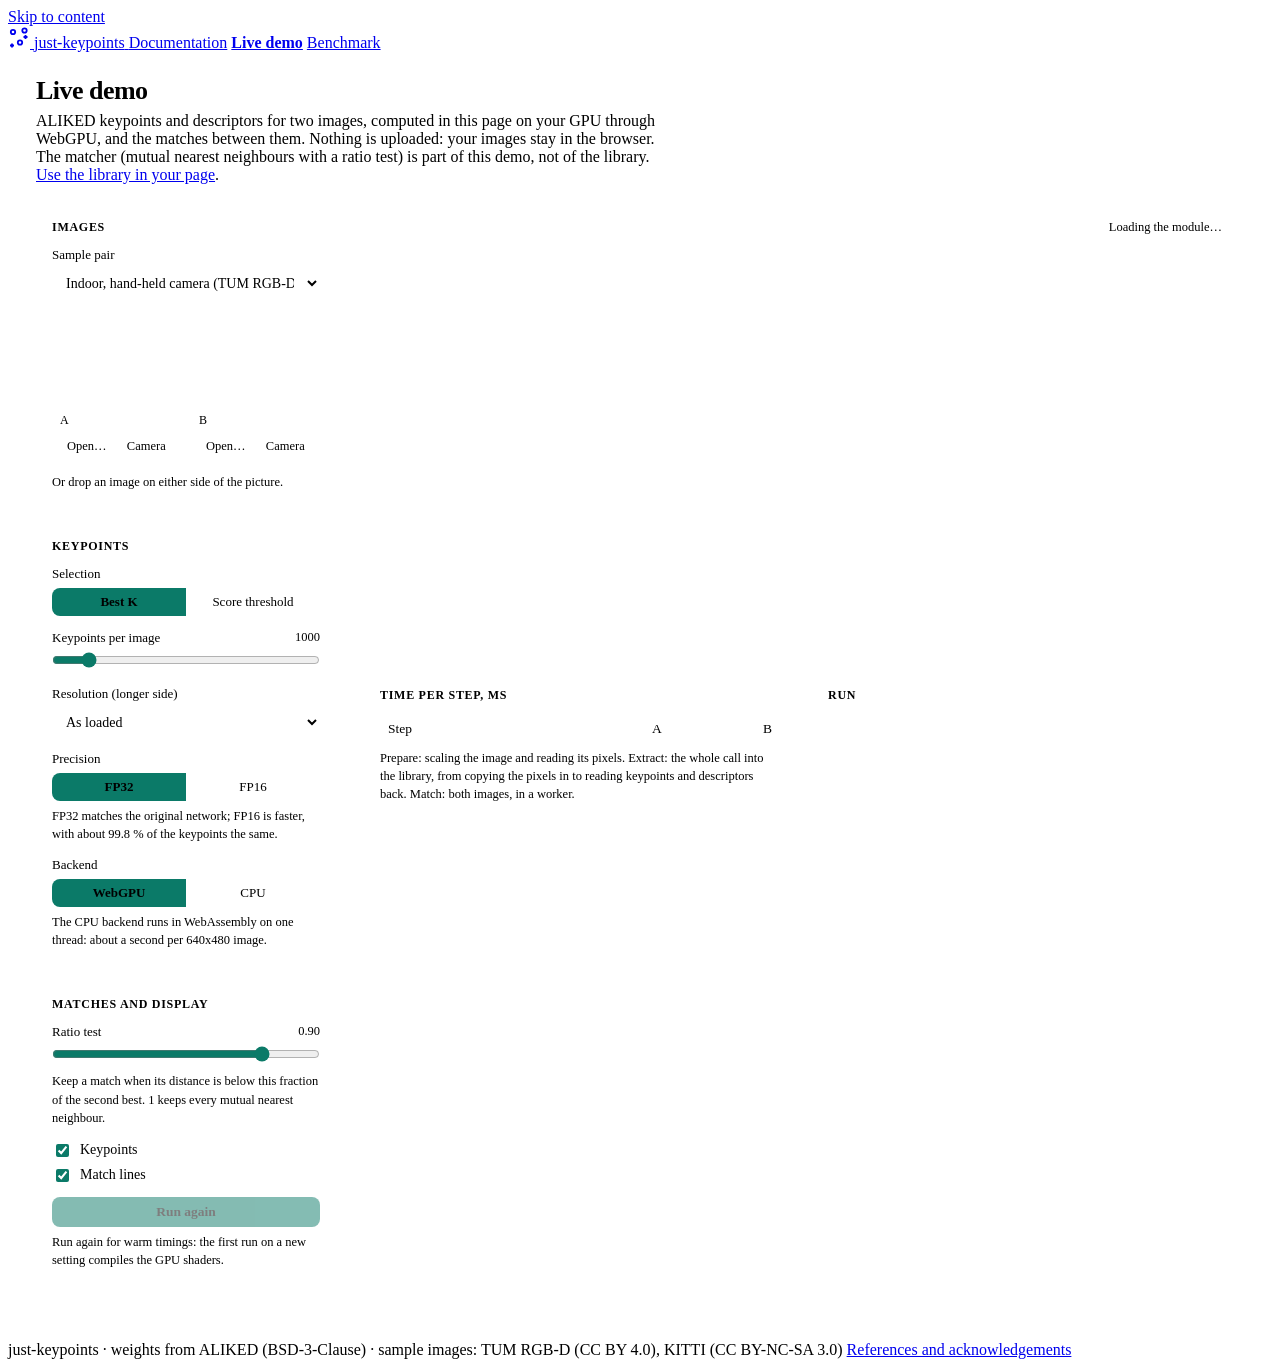
==== docs/_extra/demo/index.html @ a27e04f6 "M7: documentation site with live demo and benchmark page, Cloudflare Pages deploy - docs/: Sphinx + " ====
<!doctype html>
<html lang="en">
<head>
<meta charset="utf-8">
<meta name="viewport" content="width=device-width, initial-scale=1">
<meta name="color-scheme" content="light dark">
<title>Live demo · just-keypoints</title>
<meta name="description" content="ALIKED keypoints, descriptors and matches computed in your browser on WebGPU.">
<link rel="preconnect" href="https://fonts.googleapis.com">
<link rel="preconnect" href="https://fonts.gstatic.com" crossorigin>
<link rel="stylesheet" href="https://fonts.googleapis.com/css2?family=Inter:wght@400;500;600;700&amp;family=IBM+Plex+Mono:wght@400;500&amp;display=swap">
<link rel="stylesheet" href="../_static/jkp.css">
<link rel="stylesheet" href="../app.css">
<link rel="modulepreload" href="../lib/jkp.js">
<link rel="modulepreload" href="../lib/jkp_wasm.js">
</head>
<body>
<a class="jk-skip" href="#content">Skip to content</a>
<header class="jk-top">
  <div class="jk-top-in">
    <a class="jk-brand" href="../index.html">
      <svg width="22" height="22" viewBox="0 0 22 22" aria-hidden="true" fill="none" stroke="currentColor" stroke-width="1.8"><circle cx="5" cy="6" r="2.2"></circle><circle cx="16.5" cy="4.5" r="2.2"></circle><circle cx="12" cy="16.5" r="2.2"></circle><path d="M2 19.5h4M4 17.5v4M15.5 11h4M17.5 9v4"></path></svg>
      <span>just-keypoints</span>
    </a>
    <span class="jk-grow"></span>
    <a class="jk-toplink" href="../index.html">Documentation</a>
    <a class="jk-toplink" href="../demo/index.html" aria-current="page"><strong>Live demo</strong></a>
    <a class="jk-toplink" href="../bench/index.html">Benchmark</a>
  </div>
</header>

<main class="app" id="content">
  <h1>Live demo</h1>
  <p class="lede">ALIKED keypoints and descriptors for two images, computed in this page on your GPU through WebGPU,
  and the matches between them. Nothing is uploaded: your images stay in the browser.
  The matcher (mutual nearest neighbours with a ratio test) is part of this demo, not of the library.
  <a href="../browser.html">Use the library in your page</a>.</p>

  <div class="banner warn" id="banner" hidden></div>

  <div class="layout">
    <div>
      <section class="panel" aria-labelledby="h-images">
        <h2 id="h-images">Images</h2>
        <div class="field">
          <label for="pair">Sample pair</label>
          <select id="pair">
            <option value="tum">Indoor, hand-held camera (TUM RGB-D)</option>
            <option value="kitti">Street, car-mounted camera (KITTI)</option>
            <option value="custom" hidden>Your images</option>
          </select>
        </div>
        <div class="slots">
          <div class="slot" data-slot="0">
            <canvas class="thumb" width="240" height="180" aria-hidden="true"></canvas>
            <div class="name">A</div>
            <div class="row"><button type="button" data-act="file">Open…</button><button type="button" data-act="camera">Camera</button></div>
          </div>
          <div class="slot" data-slot="1">
            <canvas class="thumb" width="240" height="180" aria-hidden="true"></canvas>
            <div class="name">B</div>
            <div class="row"><button type="button" data-act="file">Open…</button><button type="button" data-act="camera">Camera</button></div>
          </div>
        </div>
        <input type="file" id="file" accept="image/*" hidden>
        <p class="hint">Or drop an image on either side of the picture.</p>
      </section>

      <section class="panel" aria-labelledby="h-kp">
        <h2 id="h-kp">Keypoints</h2>
        <div class="field">
          <span class="label">Selection</span>
          <div class="seg" role="radiogroup" aria-label="Selection">
            <label><input type="radio" name="mode" value="topk" checked>Best K</label>
            <label><input type="radio" name="mode" value="threshold">Score threshold</label>
          </div>
        </div>
        <div class="field" id="f-topk">
          <label for="topk">Keypoints per image <output id="topk-v">1000</output></label>
          <input type="range" id="topk" min="100" max="8000" step="100" value="1000">
        </div>
        <div class="field" id="f-th" hidden>
          <label for="th">Score threshold <output id="th-v">0.20</output></label>
          <input type="range" id="th" min="0.01" max="0.9" step="0.01" value="0.2">
          <label for="cap" style="margin-top:10px">At most <output id="cap-v">5000</output></label>
          <input type="range" id="cap" min="500" max="20000" step="500" value="5000">
        </div>
        <div class="field">
          <label for="res">Resolution (longer side)</label>
          <select id="res">
            <option value="0">As loaded</option>
            <option value="1920">1920 px</option>
            <option value="1280">1280 px</option>
            <option value="1024">1024 px</option>
            <option value="640">640 px</option>
            <option value="480">480 px</option>
          </select>
        </div>
        <div class="field">
          <span class="label">Precision</span>
          <div class="seg" role="radiogroup" aria-label="Precision">
            <label><input type="radio" name="prec" value="fp32" checked>FP32</label>
            <label><input type="radio" name="prec" value="fp16">FP16</label>
          </div>
          <p class="hint" id="prec-hint">FP32 matches the original network; FP16 is faster, with about 99.8 % of the keypoints the same.</p>
        </div>
        <div class="field">
          <span class="label">Backend</span>
          <div class="seg" role="radiogroup" aria-label="Backend">
            <label><input type="radio" name="backend" value="webgpu" checked>WebGPU</label>
            <label><input type="radio" name="backend" value="cpu">CPU</label>
          </div>
          <p class="hint" id="backend-hint">The CPU backend runs in WebAssembly on one thread: about a second per 640x480 image.</p>
        </div>
      </section>

      <section class="panel" aria-labelledby="h-match">
        <h2 id="h-match">Matches and display</h2>
        <div class="field">
          <label for="ratio">Ratio test <output id="ratio-v">0.90</output></label>
          <input type="range" id="ratio" min="0.5" max="1" step="0.01" value="0.9">
          <p class="hint">Keep a match when its distance is below this fraction of the second best. 1 keeps every mutual nearest neighbour.</p>
        </div>
        <label class="check"><input type="checkbox" id="show-kp" checked>Keypoints</label>
        <label class="check"><input type="checkbox" id="show-m" checked>Match lines</label>
        <div class="row" style="margin-top:12px"><button type="button" class="primary" id="run" disabled>Run again</button></div>
        <p class="hint">Run again for warm timings: the first run on a new setting compiles the GPU shaders.</p>
      </section>
    </div>

    <div>
      <div class="stage" id="stage">
        <canvas id="view" aria-label="The two images with keypoints and match lines"></canvas>
        <div class="busy" id="busy">Loading the module…</div>
      </div>
      <div class="legend" id="legend"></div>

      <div class="stats">
        <section class="panel" aria-labelledby="h-time">
          <h2 id="h-time">Time per step, ms</h2>
          <table class="t" id="times">
            <thead><tr><th>Step</th><th>A</th><th>B</th></tr></thead>
            <tbody></tbody>
          </table>
          <p class="hint">Prepare: scaling the image and reading its pixels. Extract: the whole call into the library,
          from copying the pixels in to reading keypoints and descriptors back. Match: both images, in a worker.</p>
        </section>
        <section class="panel" aria-labelledby="h-dev">
          <h2 id="h-dev">Run</h2>
          <dl class="kv" id="device"></dl>
        </section>
      </div>
    </div>
  </div>
</main>

<div class="camera" id="camera" hidden>
  <div class="box">
    <video id="video" playsinline muted></video>
    <div class="row"><button type="button" class="primary" id="cam-take">Take picture</button><button type="button" id="cam-cancel">Cancel</button></div>
  </div>
</div>

<footer class="jk-foot">
  <div class="jk-foot-in">
    <span>just-keypoints · weights from ALIKED (BSD-3-Clause) · sample images: TUM RGB-D (CC BY 4.0), KITTI (CC BY-NC-SA 3.0)</span>
    <a href="../references.html">References and acknowledgements</a>
  </div>
</footer>
<script type="module" src="demo.js"></script>
</body>
</html>
---- docs/_extra/app.css ----
/* The demo and benchmark pages, on top of the documentation's stylesheet (_static/jkp.css): its colours, type
   and top bar, with a wide layout of controls and results. */

:root { --accent: #0b7a68; --ok: #1a7f37; --bad: #b42318; }
@media (prefers-color-scheme: dark) { :root { --accent: #4fd1b5; --ok: #4ac26b; --bad: #ff7b72; } }

.app { max-width: 1280px; margin: 0 auto; padding: 24px 28px 56px; }
.app h1 { font-size: 26px; font-weight: 700; letter-spacing: -0.02em; margin: 0 0 6px; color: var(--text); }
.app .lede { color: var(--body); margin: 0 0 20px; max-width: 80ch; }
.app .lede a { white-space: nowrap; }

.banner { border-radius: 10px; padding: 12px 16px; margin: 0 0 20px; font-size: 14px; background: var(--tint); color: var(--note-text); }
.banner.warn { background: var(--warn-bg); color: var(--warn-text); }
.banner[hidden] { display: none; }

.layout { display: grid; grid-template-columns: 300px minmax(0, 1fr); gap: 28px; align-items: start; }
@media (max-width: 900px) { .layout { grid-template-columns: minmax(0, 1fr); } }

.panel { border: 1px solid var(--line); border-radius: 12px; padding: 16px; background: var(--page); }
.panel + .panel { margin-top: 16px; }
.panel h2 { font-size: 12px; font-weight: 600; letter-spacing: 0.06em; text-transform: uppercase; color: var(--muted); margin: 0 0 12px; }
.field { margin: 0 0 14px; }
.field:last-child { margin-bottom: 0; }
.field > label, .field > .label { display: flex; justify-content: space-between; gap: 8px; font-size: 13px; font-weight: 500; color: var(--text); margin-bottom: 6px; }
.field output, .field .value { font-family: var(--mono); font-size: 12.5px; color: var(--muted); font-weight: 400; }
.hint { font-size: 12.5px; color: var(--muted); margin: 6px 0 0; line-height: 1.45; }

select, input[type="number"] {
  font: inherit; font-size: 14px; width: 100%; box-sizing: border-box; padding: 6px 10px;
  border: 1px solid var(--field); border-radius: 8px; background: var(--soft); color: var(--text);
}
input[type="range"] { width: 100%; accent-color: var(--accent); margin: 0; }
input[type="checkbox"] { accent-color: var(--accent); }
.check { display: flex; align-items: center; gap: 8px; font-size: 14px; color: var(--text); margin: 0 0 6px; }
.field > label.check { justify-content: flex-start; font-weight: 400; font-size: 14px; }

.seg { display: flex; border: 1px solid var(--field); border-radius: 8px; overflow: hidden; }
.seg label { flex: 1; text-align: center; font-size: 13px; padding: 6px 4px; cursor: pointer; color: var(--body); background: var(--soft); border-left: 1px solid var(--field); }
.seg label:first-child { border-left: 0; }
.seg input { position: absolute; opacity: 0; pointer-events: none; }
.seg label:has(input:checked) { background: var(--accent); color: var(--on-accent); font-weight: 600; }
.seg label:has(input:disabled) { opacity: 0.45; cursor: not-allowed; }
.seg label:has(input:focus-visible) { outline: 2px solid var(--accent); outline-offset: -2px; }

button {
  font: inherit; font-size: 13.5px; font-weight: 500; padding: 7px 12px; border-radius: 8px; cursor: pointer;
  border: 1px solid var(--field); background: var(--page); color: var(--text);
}
button:hover:not(:disabled) { border-color: var(--muted); }
button:disabled { opacity: 0.5; cursor: not-allowed; }
button.primary { background: var(--accent); color: var(--on-accent); border-color: var(--accent); font-weight: 600; }
button.primary:hover:not(:disabled) { filter: brightness(1.08); }
.row { display: flex; gap: 8px; flex-wrap: wrap; }
.row > * { flex: 1 1 auto; }

.slots { display: grid; grid-template-columns: minmax(0, 1fr) minmax(0, 1fr); gap: 10px; }
.slot { border: 1px solid var(--line); border-radius: 10px; padding: 8px; }
.slot .thumb { display: block; width: 100%; aspect-ratio: 4 / 3; border-radius: 6px; background: var(--soft); margin-bottom: 8px; }
.slot .name { font-size: 12px; color: var(--muted); margin-bottom: 6px; white-space: nowrap; overflow: hidden; text-overflow: ellipsis; }
.slot .row { gap: 6px; }
.slot .row button { flex: 1 1 0; min-width: 0; padding: 5px 4px; font-size: 12.5px; }

.stage { position: relative; border: 1px solid var(--line); border-radius: 12px; background: var(--soft); overflow: hidden; min-height: 240px; }
.stage canvas { display: block; width: 100%; height: auto; }
.stage .busy { position: absolute; top: 12px; right: 12px; font-size: 12.5px; padding: 4px 10px; border-radius: 999px; background: var(--page); color: var(--muted); border: 1px solid var(--line); }
.stage .busy[hidden] { display: none; }
.legend { display: flex; flex-wrap: wrap; gap: 6px 18px; font-size: 13px; color: var(--muted); margin: 10px 2px 0; }
.legend b { color: var(--text); font-weight: 600; font-variant-numeric: tabular-nums; }

.stats { margin-top: 18px; display: grid; grid-template-columns: repeat(auto-fit, minmax(min(100%, 280px), 1fr)); gap: 16px; }
.stats .panel + .panel { margin-top: 0; }
table.t { border-collapse: collapse; width: 100%; font-size: 13.5px; font-variant-numeric: tabular-nums; }
table.t th, table.t td { text-align: right; padding: 6px 8px; border-bottom: 1px solid var(--line-soft); white-space: nowrap; }
table.t th:first-child, table.t td:first-child { text-align: left; }
table.t th { color: var(--muted); font-weight: 500; border-bottom: 1px solid var(--line); }
table.t td:first-child { white-space: normal; }
table.t tr.total td { font-weight: 600; color: var(--text); border-bottom: 0; }
dl.kv { display: grid; grid-template-columns: auto 1fr; gap: 6px 14px; margin: 0; font-size: 13.5px; }
dl.kv dt { color: var(--muted); }
dl.kv dd { margin: 0; color: var(--text); overflow-wrap: anywhere; }

.camera { position: fixed; inset: 0; background: rgba(0, 0, 0, 0.72); display: grid; place-items: center; z-index: 20; }
.camera[hidden] { display: none; }
.camera .box { background: var(--page); border-radius: 14px; padding: 14px; width: min(720px, 92vw); }
.camera video { width: 100%; border-radius: 8px; background: #000; display: block; margin-bottom: 12px; }

.ok { color: var(--ok); } .bad { color: var(--bad); }
.mono { font-family: var(--mono); font-size: 12.5px; }
pre.out { font-family: var(--mono); font-size: 12.5px; background: var(--code-bg); border: 1px solid var(--line); border-radius: 10px; padding: 12px 14px; overflow-x: auto; color: var(--text); }

@media (max-width: 760px) { .app { padding: 16px 18px 40px; } }
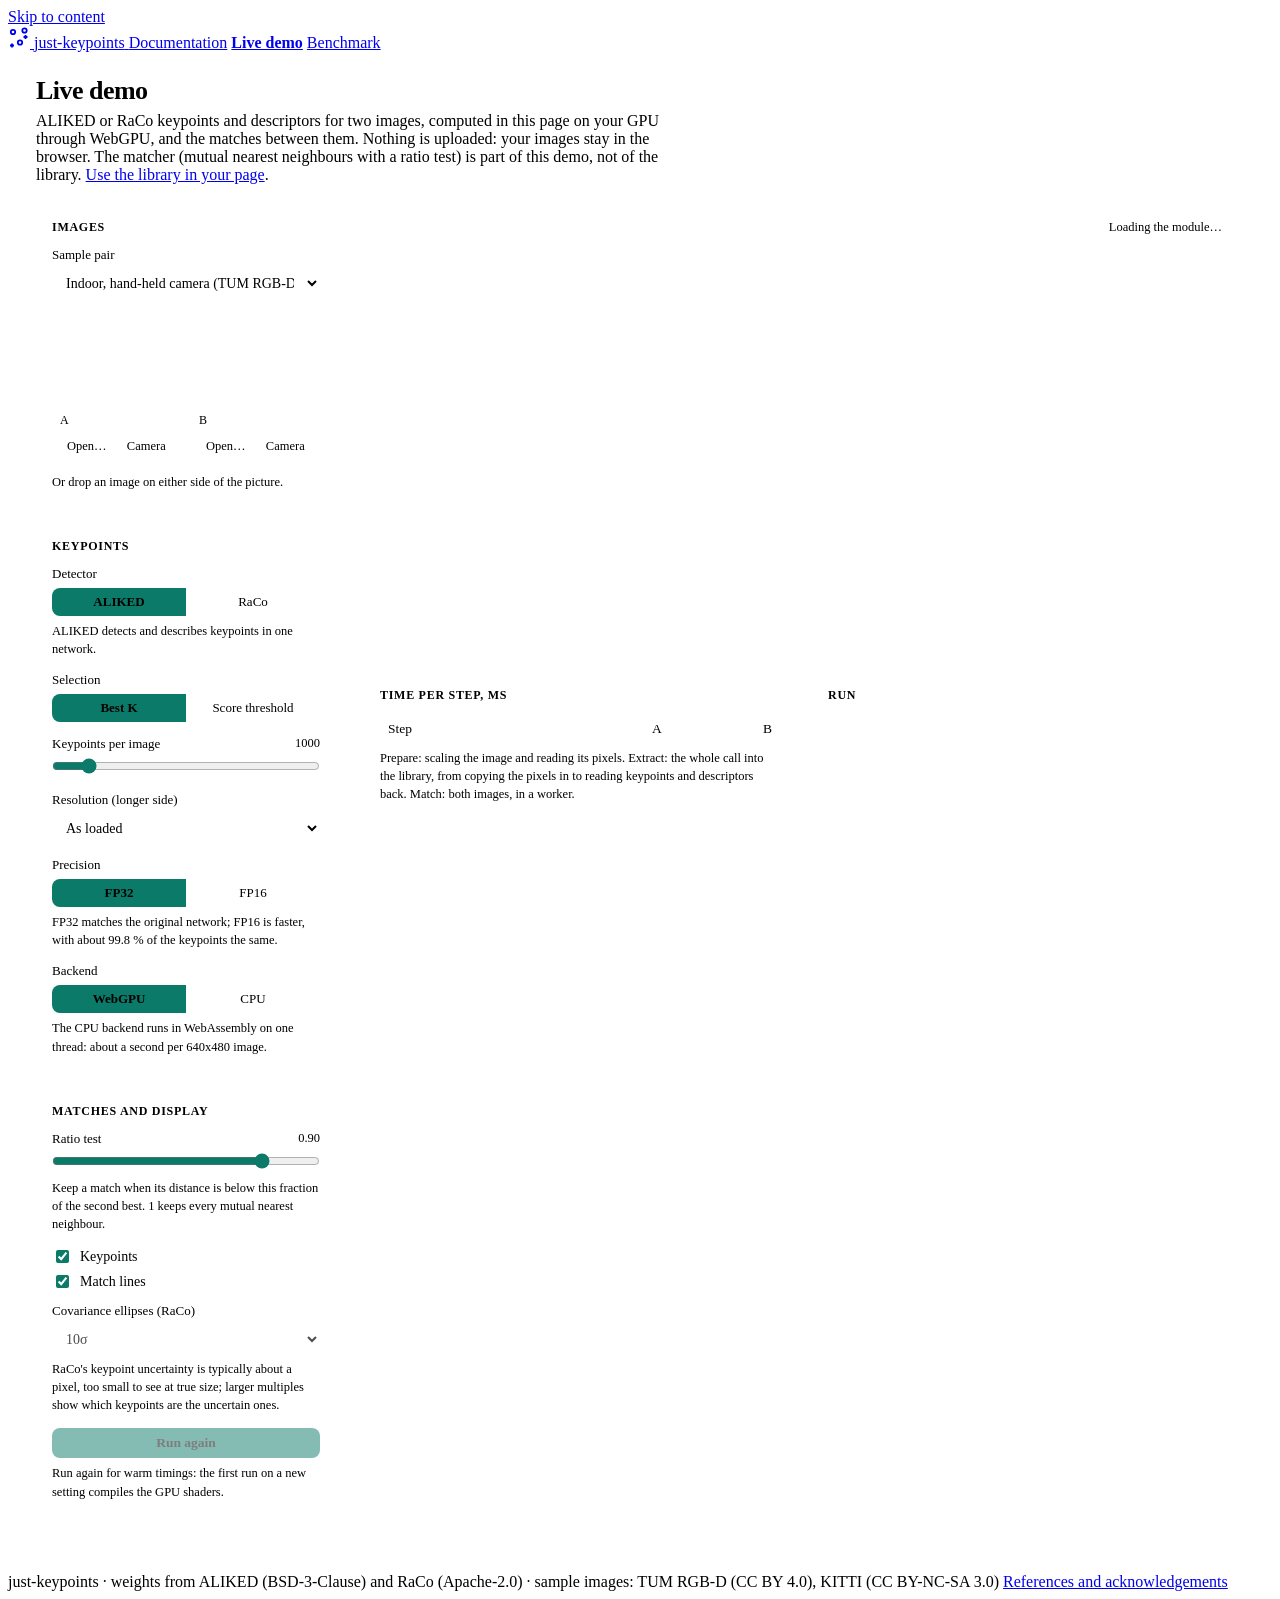
==== commit ac080ca5: "R6: RaCo on the WebGPU backend, in the browser and in the demo WGSL kernels for the three RaCo opera" ====
--- a/docs/_extra/demo/index.html
+++ b/docs/_extra/demo/index.html
@@ -5,7 +5,7 @@
 <meta name="viewport" content="width=device-width, initial-scale=1">
 <meta name="color-scheme" content="light dark">
 <title>Live demo · just-keypoints</title>
-<meta name="description" content="ALIKED keypoints, descriptors and matches computed in your browser on WebGPU.">
+<meta name="description" content="ALIKED or RaCo keypoints, descriptors and matches computed in your browser on WebGPU.">
 <link rel="preconnect" href="https://fonts.googleapis.com">
 <link rel="preconnect" href="https://fonts.gstatic.com" crossorigin>
 <link rel="stylesheet" href="https://fonts.googleapis.com/css2?family=Inter:wght@400;500;600;700&amp;family=IBM+Plex+Mono:wght@400;500&amp;display=swap">
@@ -31,8 +31,8 @@
 
 <main class="app" id="content">
   <h1>Live demo</h1>
-  <p class="lede">ALIKED keypoints and descriptors for two images, computed in this page on your GPU through WebGPU,
-  and the matches between them. Nothing is uploaded: your images stay in the browser.
+  <p class="lede">ALIKED or RaCo keypoints and descriptors for two images, computed in this page on your GPU through
+  WebGPU, and the matches between them. Nothing is uploaded: your images stay in the browser.
   The matcher (mutual nearest neighbours with a ratio test) is part of this demo, not of the library.
   <a href="../browser.html">Use the library in your page</a>.</p>
 
@@ -69,6 +69,14 @@
       <section class="panel" aria-labelledby="h-kp">
         <h2 id="h-kp">Keypoints</h2>
         <div class="field">
+          <span class="label">Detector</span>
+          <div class="seg" role="radiogroup" aria-label="Detector">
+            <label><input type="radio" name="det" value="aliked" checked>ALIKED</label>
+            <label><input type="radio" name="det" value="raco">RaCo</label>
+          </div>
+          <p class="hint" id="det-hint">ALIKED detects and describes keypoints in one network.</p>
+        </div>
+        <div class="field" id="f-mode">
           <span class="label">Selection</span>
           <div class="seg" role="radiogroup" aria-label="Selection">
             <label><input type="radio" name="mode" value="topk" checked>Best K</label>
@@ -76,8 +84,14 @@
           </div>
         </div>
         <div class="field" id="f-topk">
-          <label for="topk">Keypoints per image <output id="topk-v">1000</output></label>
+          <label for="topk"><span id="topk-l">Keypoints per image</span> <output id="topk-v">1000</output></label>
           <input type="range" id="topk" min="100" max="8000" step="100" value="1000">
+        </div>
+        <div class="field" id="f-rank" hidden>
+          <label for="rank">Keep the best by ranker score <output id="rank-v">all</output></label>
+          <input type="range" id="rank" min="0" max="8000" step="100" value="0">
+          <p class="hint">RaCo's ranker scores which keypoints are worth keeping when you need fewer; its authors
+          subsample by them rather than by detection score. All: keep every detected keypoint.</p>
         </div>
         <div class="field" id="f-th" hidden>
           <label for="th">Score threshold <output id="th-v">0.20</output></label>
@@ -123,6 +137,17 @@
         </div>
         <label class="check"><input type="checkbox" id="show-kp" checked>Keypoints</label>
         <label class="check"><input type="checkbox" id="show-m" checked>Match lines</label>
+        <div class="field" style="margin-top:12px">
+          <label for="cov">Covariance ellipses (RaCo)</label>
+          <select id="cov" disabled>
+            <option value="0">Off</option>
+            <option value="3">3σ, true size</option>
+            <option value="10" selected>10σ</option>
+            <option value="30">30σ</option>
+          </select>
+          <p class="hint">RaCo's keypoint uncertainty is typically about a pixel, too small to see at true size;
+          larger multiples show which keypoints are the uncertain ones.</p>
+        </div>
         <div class="row" style="margin-top:12px"><button type="button" class="primary" id="run" disabled>Run again</button></div>
         <p class="hint">Run again for warm timings: the first run on a new setting compiles the GPU shaders.</p>
       </section>
@@ -163,7 +188,7 @@
 
 <footer class="jk-foot">
   <div class="jk-foot-in">
-    <span>just-keypoints · weights from ALIKED (BSD-3-Clause) · sample images: TUM RGB-D (CC BY 4.0), KITTI (CC BY-NC-SA 3.0)</span>
+    <span>just-keypoints · weights from ALIKED (BSD-3-Clause) and RaCo (Apache-2.0) · sample images: TUM RGB-D (CC BY 4.0), KITTI (CC BY-NC-SA 3.0)</span>
     <a href="../references.html">References and acknowledgements</a>
   </div>
 </footer>
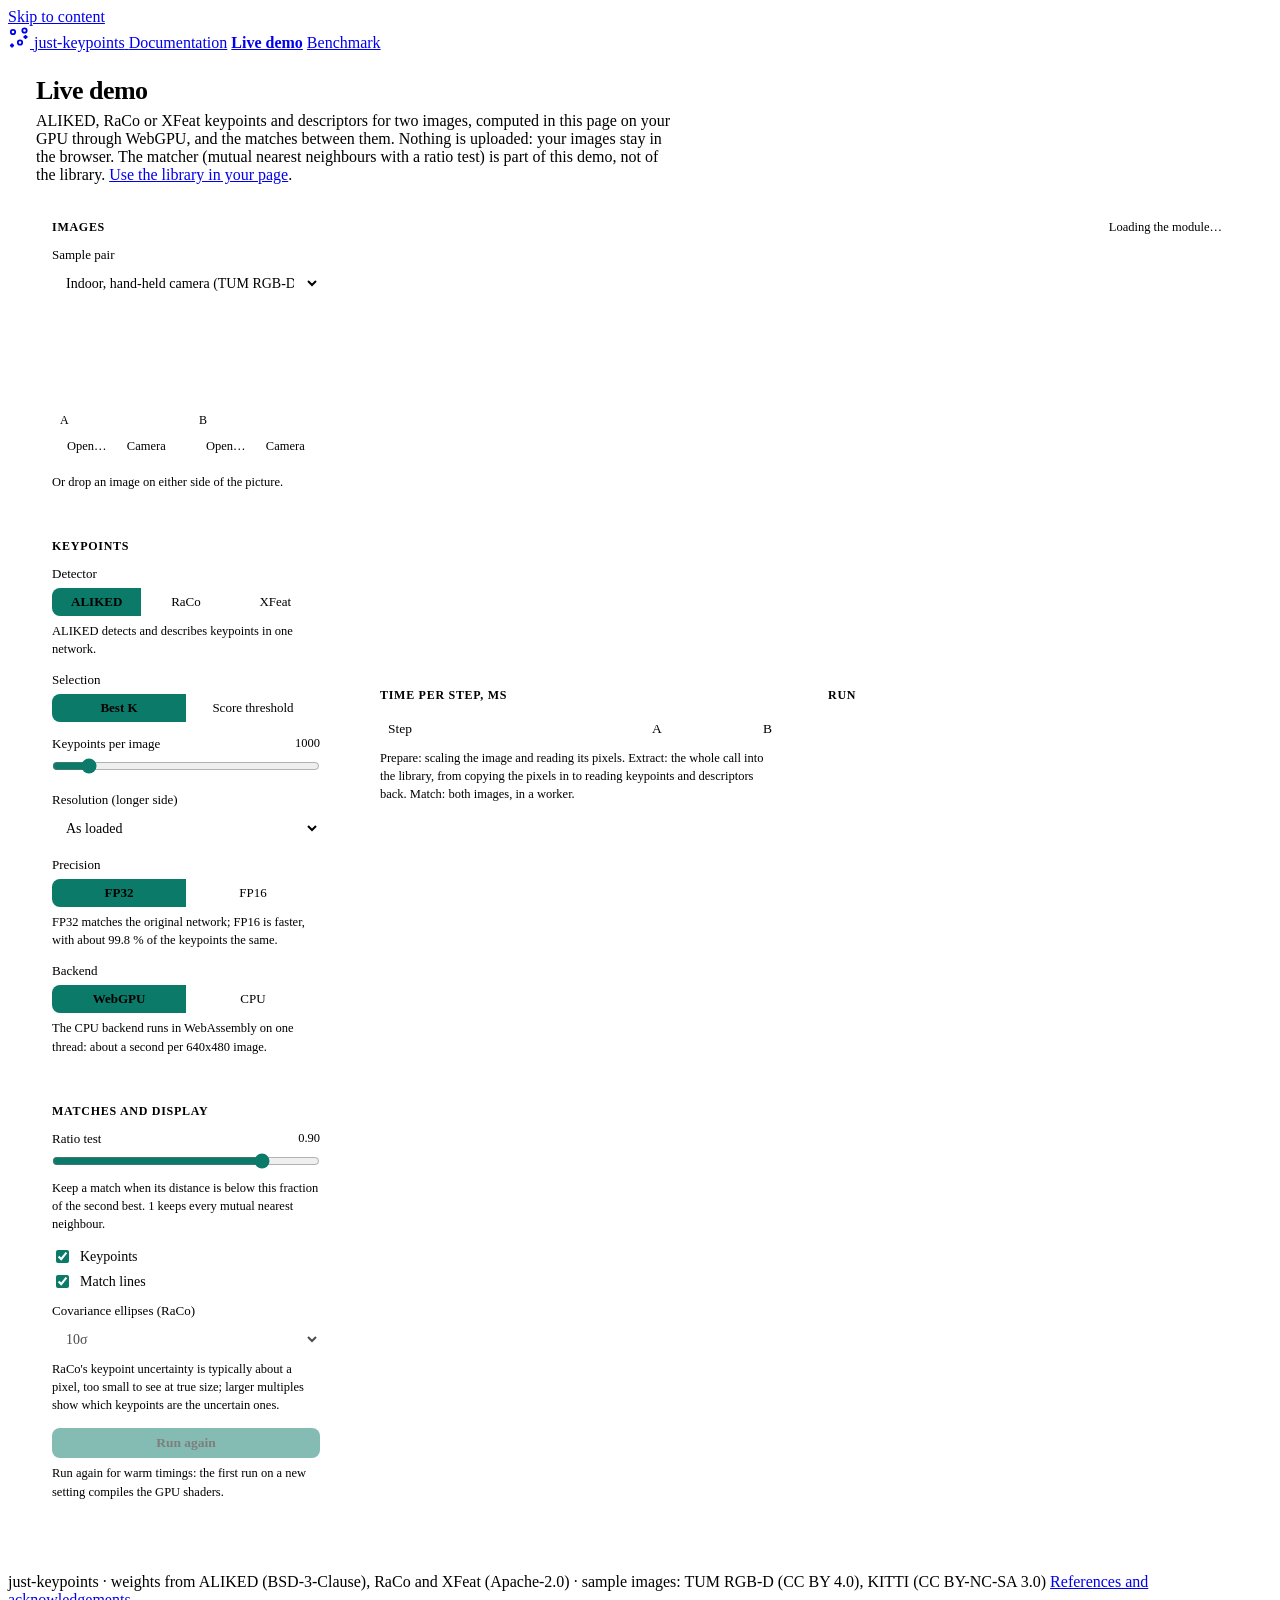
==== commit 988e36a4: "X6: XFeat in Python, the browser demo and the docs Python: model="xfeat" documented and tested (CPU," ====
--- a/docs/_extra/demo/index.html
+++ b/docs/_extra/demo/index.html
@@ -5,7 +5,7 @@
 <meta name="viewport" content="width=device-width, initial-scale=1">
 <meta name="color-scheme" content="light dark">
 <title>Live demo · just-keypoints</title>
-<meta name="description" content="ALIKED or RaCo keypoints, descriptors and matches computed in your browser on WebGPU.">
+<meta name="description" content="ALIKED, RaCo or XFeat keypoints, descriptors and matches computed in your browser on WebGPU.">
 <link rel="preconnect" href="https://fonts.googleapis.com">
 <link rel="preconnect" href="https://fonts.gstatic.com" crossorigin>
 <link rel="stylesheet" href="https://fonts.googleapis.com/css2?family=Inter:wght@400;500;600;700&amp;family=IBM+Plex+Mono:wght@400;500&amp;display=swap">
@@ -31,7 +31,7 @@
 
 <main class="app" id="content">
   <h1>Live demo</h1>
-  <p class="lede">ALIKED or RaCo keypoints and descriptors for two images, computed in this page on your GPU through
+  <p class="lede">ALIKED, RaCo or XFeat keypoints and descriptors for two images, computed in this page on your GPU through
   WebGPU, and the matches between them. Nothing is uploaded: your images stay in the browser.
   The matcher (mutual nearest neighbours with a ratio test) is part of this demo, not of the library.
   <a href="../browser.html">Use the library in your page</a>.</p>
@@ -73,6 +73,7 @@
           <div class="seg" role="radiogroup" aria-label="Detector">
             <label><input type="radio" name="det" value="aliked" checked>ALIKED</label>
             <label><input type="radio" name="det" value="raco">RaCo</label>
+            <label><input type="radio" name="det" value="xfeat">XFeat</label>
           </div>
           <p class="hint" id="det-hint">ALIKED detects and describes keypoints in one network.</p>
         </div>
@@ -188,7 +189,7 @@
 
 <footer class="jk-foot">
   <div class="jk-foot-in">
-    <span>just-keypoints · weights from ALIKED (BSD-3-Clause) and RaCo (Apache-2.0) · sample images: TUM RGB-D (CC BY 4.0), KITTI (CC BY-NC-SA 3.0)</span>
+    <span>just-keypoints · weights from ALIKED (BSD-3-Clause), RaCo and XFeat (Apache-2.0) · sample images: TUM RGB-D (CC BY 4.0), KITTI (CC BY-NC-SA 3.0)</span>
     <a href="../references.html">References and acknowledgements</a>
   </div>
 </footer>
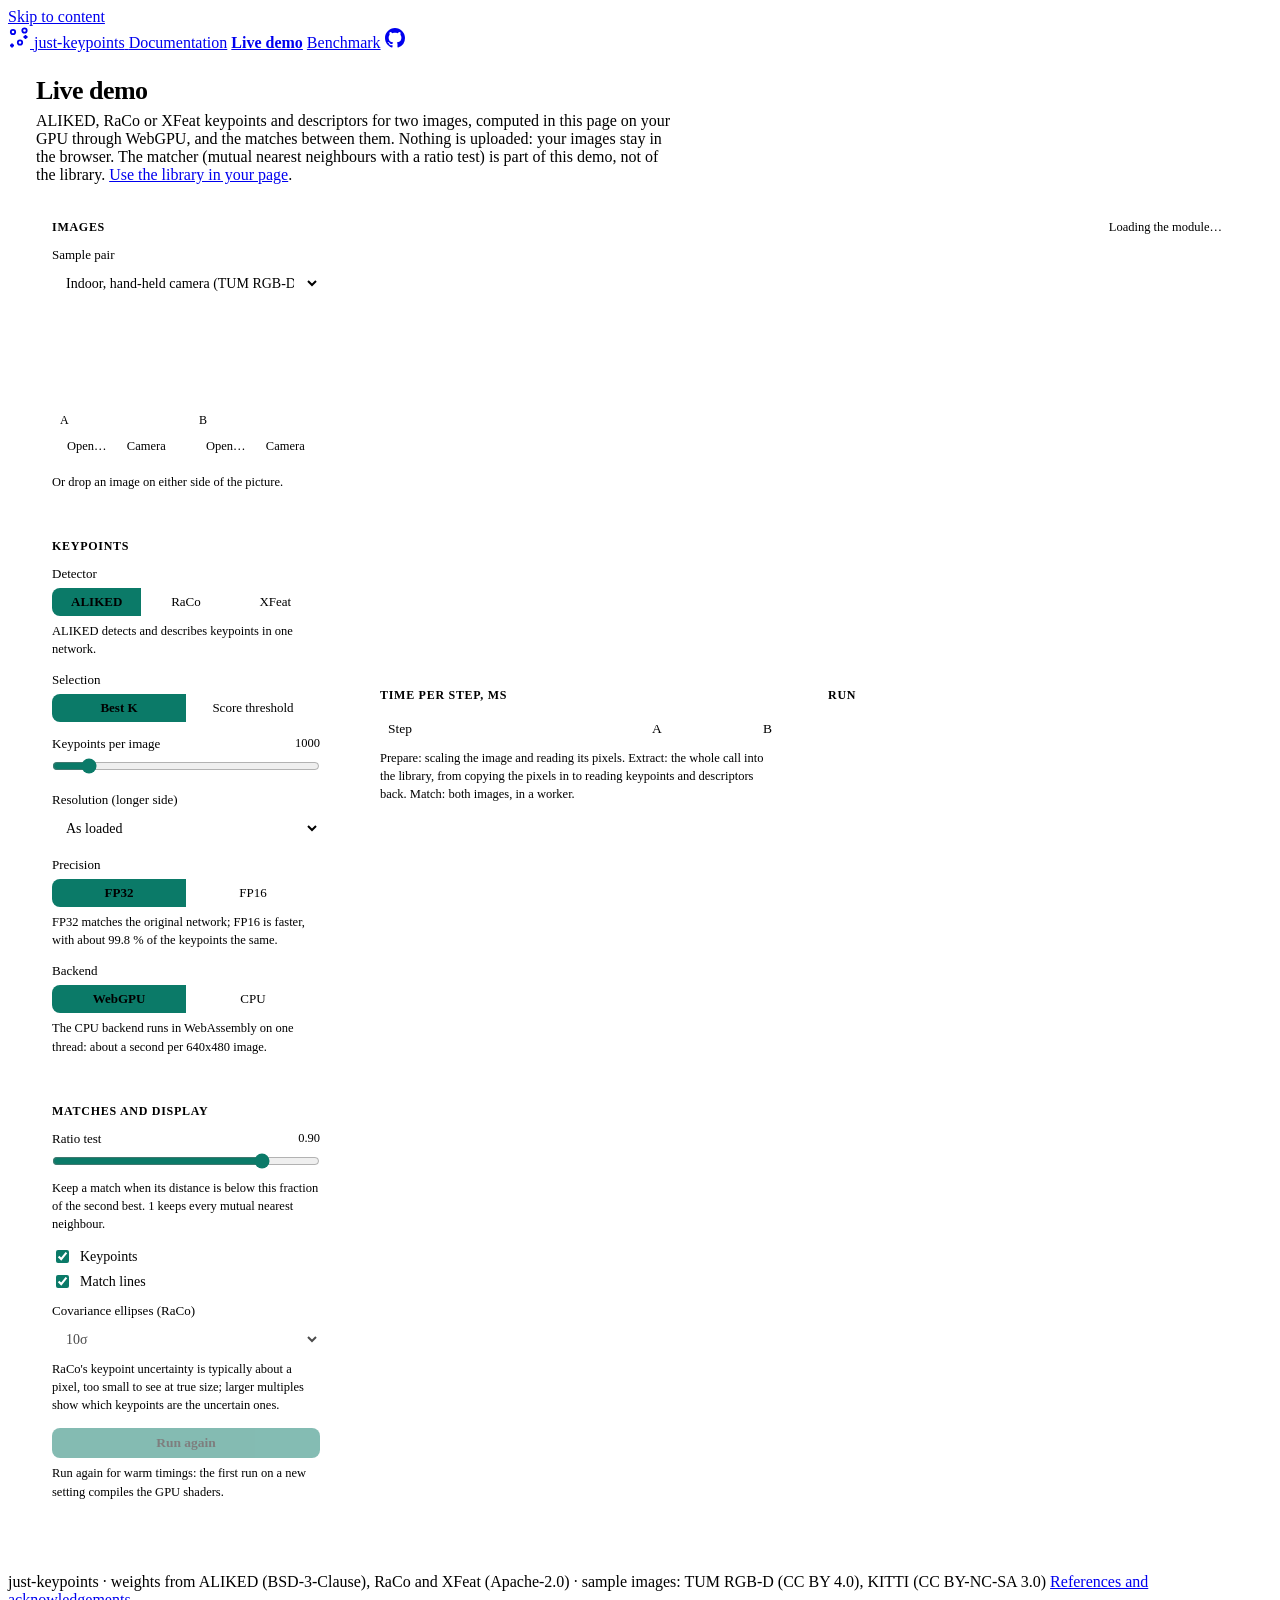
==== commit 245d54a8: "Docs: GitHub link in the top bar; no release for docs-only pushes Co-Authored-By: Claude Opus 5.5 <n" ====
--- a/docs/_extra/demo/index.html
+++ b/docs/_extra/demo/index.html
@@ -26,6 +26,7 @@
     <a class="jk-toplink" href="../index.html">Documentation</a>
     <a class="jk-toplink" href="../demo/index.html" aria-current="page"><strong>Live demo</strong></a>
     <a class="jk-toplink" href="../bench/index.html">Benchmark</a>
+    <a class="jk-toplink jk-gh" href="https://github.com/manlito/just-keypoints" title="just-keypoints on GitHub" aria-label="just-keypoints on GitHub"><svg width="20" height="20" viewBox="0 0 16 16" aria-hidden="true" fill="currentColor"><path d="M8 0C3.58 0 0 3.58 0 8c0 3.54 2.29 6.53 5.47 7.59.4.07.55-.17.55-.38 0-.19-.01-.82-.01-1.49-2.01.37-2.53-.49-2.69-.94-.09-.23-.48-.94-.82-1.13-.28-.15-.68-.52-.01-.53.63-.01 1.08.58 1.23.82.72 1.21 1.87.87 2.33.66.07-.52.28-.87.51-1.07-1.78-.2-3.64-.89-3.64-3.95 0-.87.31-1.59.82-2.15-.08-.2-.36-1.02.08-2.12 0 0 .67-.21 2.2.82.64-.18 1.32-.27 2-.27.68 0 1.36.09 2 .27 1.53-1.04 2.2-.82 2.2-.82.44 1.1.16 1.92.08 2.12.51.56.82 1.27.82 2.15 0 3.07-1.87 3.75-3.65 3.95.29.25.54.73.54 1.48 0 1.07-.01 1.93-.01 2.2 0 .21.15.46.55.38A8.013 8.013 0 0016 8c0-4.42-3.58-8-8-8z"></path></svg></a>
   </div>
 </header>
 
